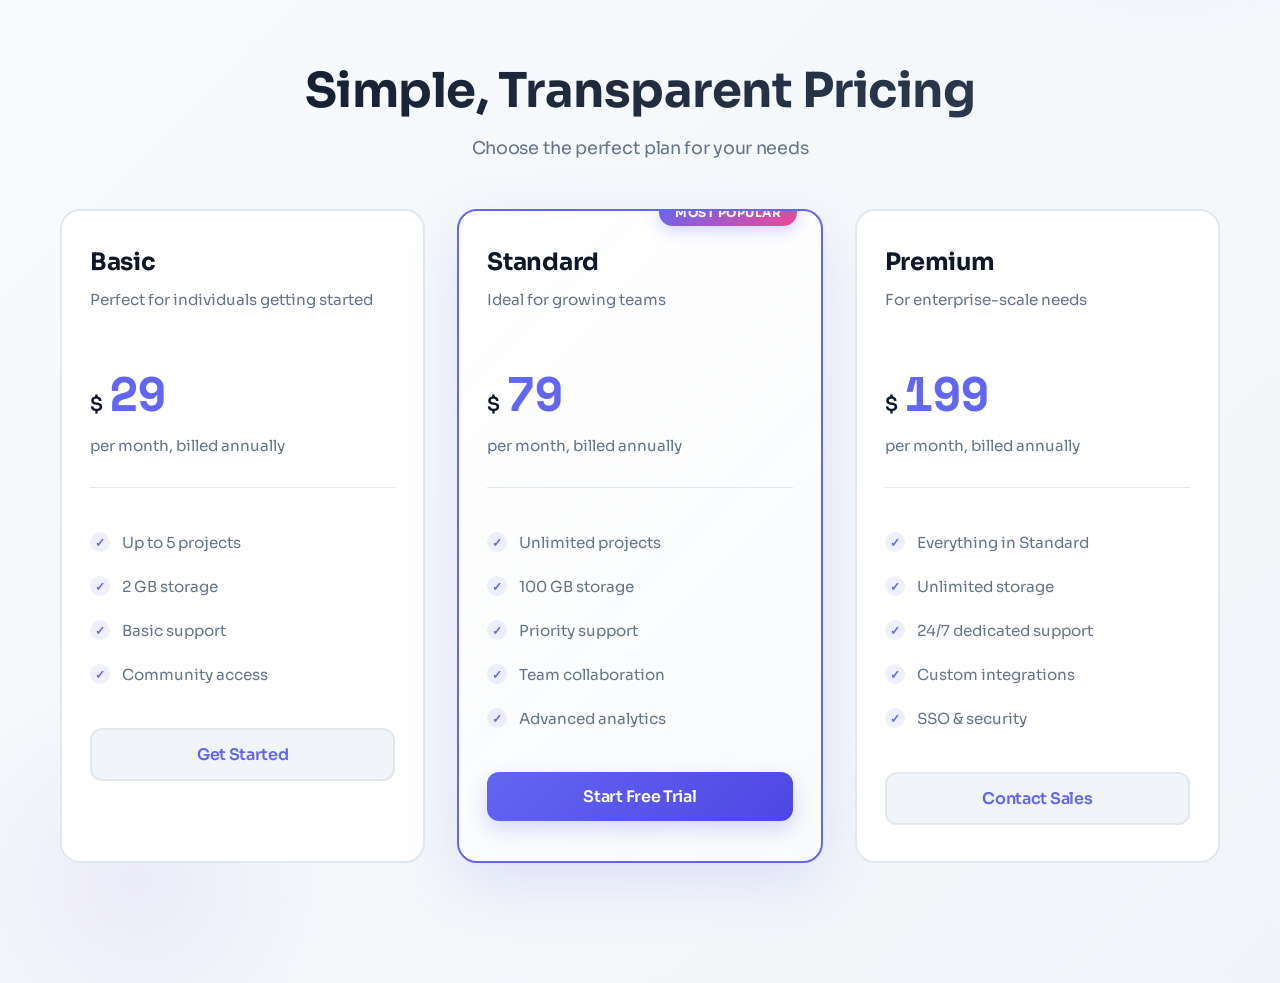
==== pricing.html @ 1cb2e9fd "Add files via upload" ====
<!DOCTYPE html>
<html lang="en">
<head>
    <meta charset="UTF-8">
    <meta name="viewport" content="width=device-width, initial-scale=1.0">
    <title>Pricing Plans</title>
    <link href="https://fonts.googleapis.com/css2?family=Sora:wght@400;500;600;700&family=Space+Mono:wght@400;700&display=swap" rel="stylesheet">
    <style>
        * {
            margin: 0;
            padding: 0;
            box-sizing: border-box;
        }

        :root {
            --primary: #6366f1;
            --primary-dark: #4f46e5;
            --secondary: #ec4899;
            --surface-light: #f8fafc;
            --surface: #ffffff;
            --surface-dark: #f1f5f9;
            --border: #e2e8f0;
            --text-primary: #0f172a;
            --text-secondary: #64748b;
            --accent-gradient: linear-gradient(135deg, #6366f1 0%, #8b5cf6 100%);
            --glow: rgba(99, 102, 241, 0.15);
        }

        body {
            font-family: 'Sora', -apple-system, BlinkMacSystemFont, 'Segoe UI', sans-serif;
            background: linear-gradient(135deg, #f8fafc 0%, #f1f5f9 100%);
            min-height: 100vh;
            display: flex;
            flex-direction: column;
            align-items: center;
            justify-content: flex-start;
            padding: 60px 20px 80px 20px;
            color: var(--text-primary);
            position: relative;
            overflow-x: hidden;
        }

        /* Animated background elements */
        body::before {
            content: '';
            position: fixed;
            top: -50%;
            right: -10%;
            width: 500px;
            height: 500px;
            background: radial-gradient(circle, rgba(99, 102, 241, 0.08) 0%, transparent 70%);
            border-radius: 50%;
            animation: float 20s ease-in-out infinite;
            z-index: 0;
        }

        body::after {
            content: '';
            position: fixed;
            bottom: -20%;
            left: -5%;
            width: 400px;
            height: 400px;
            background: radial-gradient(circle, rgba(139, 92, 246, 0.08) 0%, transparent 70%);
            border-radius: 50%;
            animation: float 25s ease-in-out infinite reverse;
            z-index: 0;
        }

        @keyframes float {
            0%, 100% { transform: translate(0, 0); }
            50% { transform: translate(30px, -30px); }
        }

        .container {
            position: relative;
            z-index: 1;
            max-width: 1200px;
            width: 100%;
            margin: 0 auto;
            padding: 0 20px;
        }

        .header {
            text-align: center;
            margin-bottom: 50px;
            animation: slideDown 0.6s ease-out;
            width: 100%;
        }

        @keyframes slideDown {
            from {
                opacity: 0;
                transform: translateY(-20px);
            }
            to {
                opacity: 1;
                transform: translateY(0);
            }
        }

        .header h1 {
            font-size: 3rem;
            font-weight: 700;
            margin-bottom: 16px;
            letter-spacing: -0.5px;
            background: linear-gradient(135deg, #0f172a 0%, #334155 100%);
            -webkit-background-clip: text;
            -webkit-text-fill-color: transparent;
            background-clip: text;
            transition: all 0.4s ease;
        }

        .header h1:hover {
            transform: scale(1.02);
            letter-spacing: 0px;
        }

        .header p {
            font-size: 1.1rem;
            color: var(--text-secondary);
            font-weight: 400;
            letter-spacing: -0.3px;
            transition: all 0.3s ease;
        }

        .header p:hover {
            color: var(--text-primary);
            letter-spacing: 0.2px;
        }

        .pricing-grid {
            display: grid;
            grid-template-columns: repeat(auto-fit, minmax(320px, 1fr));
            gap: 32px;
            perspective: 1000px;
            padding-bottom: 40px;
        }

        .pricing-card {
            background: var(--surface);
            border: 2px solid var(--border);
            border-radius: 20px;
            padding: 36px 28px;
            position: relative;
            transition: all 0.5s cubic-bezier(0.34, 1.56, 0.64, 1);
            overflow: hidden;
            animation: fadeInUp 0.6s ease-out;
            animation-fill-mode: both;
            backdrop-filter: blur(10px);
        }

        .pricing-card:nth-child(1) { animation-delay: 0.1s; }
        .pricing-card:nth-child(2) { animation-delay: 0.2s; }
        .pricing-card:nth-child(3) { animation-delay: 0.3s; }

        @keyframes fadeInUp {
            from {
                opacity: 0;
                transform: translateY(30px);
            }
            to {
                opacity: 1;
                transform: translateY(0);
            }
        }

        /* Background pattern for cards */
        .pricing-card::before {
            content: '';
            position: absolute;
            top: 0;
            right: 0;
            width: 200px;
            height: 200px;
            background: radial-gradient(circle at top right, var(--glow), transparent);
            opacity: 0;
            transition: opacity 0.5s ease, transform 0.5s ease;
            pointer-events: none;
            transform: scale(0.8);
        }

        .pricing-card::after {
            content: '';
            position: absolute;
            bottom: 0;
            left: 0;
            width: 150px;
            height: 150px;
            background: radial-gradient(circle at bottom left, rgba(139, 92, 246, 0.1), transparent);
            opacity: 0;
            transition: opacity 0.5s ease, transform 0.5s ease;
            pointer-events: none;
            transform: scale(0.8);
        }

        .pricing-card:hover::before {
            opacity: 1;
            transform: scale(1);
        }

        .pricing-card:hover::after {
            opacity: 1;
            transform: scale(1);
        }

        .pricing-card.featured {
            border: 2px solid var(--primary);
            background: linear-gradient(135deg, rgba(255, 255, 255, 0.98) 0%, rgba(248, 250, 252, 0.95) 100%);
            box-shadow: 0 20px 60px rgba(99, 102, 241, 0.15);
            transform: translateY(-12px) scale(1);
            grid-column: span 1;
            position: relative;
        }

        .pricing-card.featured:hover {
            transform: translateY(-20px) scale(1.02);
            box-shadow: 0 50px 100px rgba(99, 102, 241, 0.35);
            border-color: var(--secondary);
            background: linear-gradient(135deg, rgba(255, 255, 255, 1) 0%, rgba(248, 250, 252, 1) 100%);
        }

        /* Badge for featured card */
        .badge {
            position: absolute;
            top: -12px;
            right: 24px;
            background: linear-gradient(135deg, var(--primary), var(--secondary));
            color: white;
            padding: 6px 16px;
            border-radius: 50px;
            font-size: 0.75rem;
            font-weight: 700;
            text-transform: uppercase;
            letter-spacing: 0.5px;
            box-shadow: 0 4px 15px rgba(99, 102, 241, 0.3);
            animation: badgeBounce 0.6s ease-out 0.3s both;
        }

        @keyframes badgeBounce {
            from {
                opacity: 0;
                transform: scale(0.8) translateY(-10px);
            }
            to {
                opacity: 1;
                transform: scale(1) translateY(0);
            }
        }

        .pricing-card:hover {
            border-color: var(--primary);
            box-shadow: 0 25px 50px rgba(99, 102, 241, 0.2);
            transform: translateY(-10px) scale(1.01);
            background: linear-gradient(135deg, rgba(255, 255, 255, 1) 0%, rgba(248, 250, 252, 0.98) 100%);
        }

        .card-content {
            position: relative;
            z-index: 1;
        }

        .plan-name {
            font-size: 1.5rem;
            font-weight: 700;
            margin-bottom: 12px;
            color: var(--text-primary);
            letter-spacing: -0.3px;
            transition: all 0.3s ease;
        }

        .pricing-card:hover .plan-name {
            color: var(--primary);
            transform: translateX(4px);
        }

        .plan-description {
            font-size: 0.95rem;
            color: var(--text-secondary);
            margin-bottom: 28px;
            line-height: 1.5;
            min-height: 40px;
            transition: all 0.3s ease;
        }

        .pricing-card:hover .plan-description {
            color: var(--text-primary);
        }

        .price-section {
            margin-bottom: 32px;
            padding-bottom: 32px;
            border-bottom: 1px solid var(--border);
            transition: all 0.3s ease;
        }

        .pricing-card:hover .price-section {
            border-bottom-color: var(--primary);
            opacity: 1;
        }

        .price-value {
            display: flex;
            align-items: baseline;
            gap: 6px;
            margin-bottom: 8px;
            transition: all 0.3s ease;
        }

        .pricing-card:hover .price-value {
            transform: scale(1.05);
            transform-origin: left;
        }

        .price-currency {
            font-size: 1.25rem;
            font-weight: 600;
            color: var(--text-primary);
            transition: all 0.3s ease;
        }

        .pricing-card:hover .price-currency {
            color: var(--primary);
        }

        .price-amount {
            font-size: 3rem;
            font-weight: 700;
            color: var(--primary);
            font-family: 'Space Mono', monospace;
            letter-spacing: -1px;
            transition: all 0.3s ease;
        }

        .pricing-card:hover .price-amount {
            color: var(--secondary);
            text-shadow: 0 0 20px rgba(99, 102, 241, 0.3);
        }

        .price-period {
            font-size: 0.95rem;
            color: var(--text-secondary);
            font-weight: 400;
            transition: all 0.3s ease;
        }

        .pricing-card:hover .price-period {
            color: var(--text-primary);
        }

        .features-list {
            list-style: none;
            margin-bottom: 32px;
        }

        .feature-item {
            padding: 12px 0;
            font-size: 0.95rem;
            color: var(--text-secondary);
            display: flex;
            align-items: center;
            gap: 12px;
            transition: all 0.3s cubic-bezier(0.34, 1.56, 0.64, 1);
            position: relative;
        }

        .pricing-card:hover .feature-item {
            color: var(--text-primary);
            transform: translateX(8px);
            padding-left: 8px;
        }

        .feature-item:nth-child(1) { transition-delay: 0.05s; }
        .feature-item:nth-child(2) { transition-delay: 0.1s; }
        .feature-item:nth-child(3) { transition-delay: 0.15s; }
        .feature-item:nth-child(4) { transition-delay: 0.2s; }
        .feature-item:nth-child(5) { transition-delay: 0.25s; }

        .feature-item::before {
            content: '✓';
            width: 20px;
            height: 20px;
            display: flex;
            align-items: center;
            justify-content: center;
            background: rgba(99, 102, 241, 0.1);
            color: var(--primary);
            border-radius: 50%;
            font-size: 0.75rem;
            font-weight: 700;
            flex-shrink: 0;
            transition: all 0.4s cubic-bezier(0.34, 1.56, 0.64, 1);
        }

        .pricing-card:hover .feature-item::before {
            background: linear-gradient(135deg, var(--primary), var(--secondary));
            color: white;
            transform: scale(1.2) rotate(360deg);
            box-shadow: 0 4px 12px rgba(99, 102, 241, 0.4);
        }

        .feature-item::after {
            content: '';
            position: absolute;
            left: 0;
            bottom: 0;
            width: 0;
            height: 2px;
            background: linear-gradient(90deg, var(--primary), var(--secondary));
            transition: width 0.4s ease;
        }

        .pricing-card:hover .feature-item::after {
            width: 100%;
        }

        .cta-button {
            width: 100%;
            padding: 14px 20px;
            border: none;
            border-radius: 12px;
            font-size: 1rem;
            font-weight: 600;
            cursor: pointer;
            transition: all 0.4s cubic-bezier(0.34, 1.56, 0.64, 1);
            letter-spacing: -0.3px;
            position: relative;
            overflow: hidden;
            font-family: 'Sora', sans-serif;
        }

        .cta-button::before {
            content: '';
            position: absolute;
            top: 50%;
            left: 50%;
            width: 0;
            height: 0;
            background: rgba(255, 255, 255, 0.3);
            border-radius: 50%;
            transform: translate(-50%, -50%);
            transition: width 0.6s ease, height 0.6s ease;
            z-index: 0;
        }

        .cta-button:hover::before {
            width: 300px;
            height: 300px;
        }

        .cta-button > span {
            position: relative;
            z-index: 1;
            display: flex;
            align-items: center;
            justify-content: center;
            gap: 8px;
            transition: all 0.3s ease;
        }

        .cta-button:hover > span {
            letter-spacing: 0.5px;
        }

        .cta-button.primary {
            background: linear-gradient(135deg, var(--primary), var(--primary-dark));
            color: white;
            box-shadow: 0 8px 20px rgba(99, 102, 241, 0.25);
        }

        .cta-button.primary:hover {
            box-shadow: 0 15px 40px rgba(99, 102, 241, 0.5);
            transform: translateY(-3px);
            background: linear-gradient(135deg, var(--secondary), var(--primary));
        }

        .cta-button.primary:active {
            transform: translateY(-1px);
        }

        .cta-button.secondary {
            background: var(--surface-dark);
            color: var(--primary);
            border: 2px solid var(--border);
            transition: all 0.4s cubic-bezier(0.34, 1.56, 0.64, 1);
        }

        .cta-button.secondary:hover {
            border-color: var(--primary);
            background: var(--surface);
            transform: translateY(-3px);
            box-shadow: 0 12px 30px rgba(99, 102, 241, 0.2);
            color: var(--secondary);
        }

        .cta-button.secondary:active {
            transform: translateY(-1px);
        }

        .featured .cta-button.primary {
            animation: buttonGlow 2s ease-in-out infinite;
        }

        @keyframes buttonGlow {
            0%, 100% { 
                box-shadow: 0 8px 20px rgba(99, 102, 241, 0.25);
            }
            50% { 
                box-shadow: 0 12px 35px rgba(99, 102, 241, 0.45);
            }
        }

        /* Desktop grid layout adjustment */
        @media (min-width: 1024px) {
            .pricing-grid {
                grid-template-columns: repeat(3, 1fr);
            }

            .pricing-card.featured {
                grid-row: 1;
                grid-column: 2;
            }
        }

        /* Mobile responsive */
        @media (max-width: 768px) {
            body {
                padding: 40px 20px 60px 20px;
            }

            .header h1 {
                font-size: 2rem;
            }

            .header {
                margin-bottom: 40px;
            }

            .pricing-card {
                padding: 28px 20px;
            }

            .pricing-card.featured {
                transform: translateY(-6px);
            }

            .pricing-card.featured:hover {
                transform: translateY(-10px);
            }

            .pricing-grid {
                gap: 24px;
            }
        }

        /* Tablet responsive */
        @media (min-width: 769px) and (max-width: 1023px) {
            .pricing-grid {
                grid-template-columns: repeat(2, 1fr);
                gap: 28px;
            }

            .pricing-card.featured {
                grid-column: 1 / -1;
            }
        }
    </style>
</head>
<body>
    <div class="container">
        <div class="header">
            <h1>Simple, Transparent Pricing</h1>
            <p>Choose the perfect plan for your needs</p>
        </div>

        <div class="pricing-grid">
            <!-- Basic Plan -->
            <div class="pricing-card">
                <div class="card-content">
                    <h3 class="plan-name">Basic</h3>
                    <p class="plan-description">Perfect for individuals getting started</p>
                    
                    <div class="price-section">
                        <div class="price-value">
                            <span class="price-currency">$</span>
                            <span class="price-amount">29</span>
                        </div>
                        <p class="price-period">per month, billed annually</p>
                    </div>

                    <ul class="features-list">
                        <li class="feature-item">Up to 5 projects</li>
                        <li class="feature-item">2 GB storage</li>
                        <li class="feature-item">Basic support</li>
                        <li class="feature-item">Community access</li>
                    </ul>

                    <button class="cta-button secondary">
                        <span>Get Started</span>
                    </button>
                </div>
            </div>

            <!-- Premium Plan (Featured) -->
            <div class="pricing-card featured">
                <div class="badge">Most Popular</div>
                <div class="card-content">
                    <h3 class="plan-name">Standard</h3>
                    <p class="plan-description">Ideal for growing teams</p>
                    
                    <div class="price-section">
                        <div class="price-value">
                            <span class="price-currency">$</span>
                            <span class="price-amount">79</span>
                        </div>
                        <p class="price-period">per month, billed annually</p>
                    </div>

                    <ul class="features-list">
                        <li class="feature-item">Unlimited projects</li>
                        <li class="feature-item">100 GB storage</li>
                        <li class="feature-item">Priority support</li>
                        <li class="feature-item">Team collaboration</li>
                        <li class="feature-item">Advanced analytics</li>
                    </ul>

                    <button class="cta-button primary">
                        <span>Start Free Trial</span>
                    </button>
                </div>
            </div>

            <!-- Premium Plan -->
            <div class="pricing-card">
                <div class="card-content">
                    <h3 class="plan-name">Premium</h3>
                    <p class="plan-description">For enterprise-scale needs</p>
                    
                    <div class="price-section">
                        <div class="price-value">
                            <span class="price-currency">$</span>
                            <span class="price-amount">199</span>
                        </div>
                        <p class="price-period">per month, billed annually</p>
                    </div>

                    <ul class="features-list">
                        <li class="feature-item">Everything in Standard</li>
                        <li class="feature-item">Unlimited storage</li>
                        <li class="feature-item">24/7 dedicated support</li>
                        <li class="feature-item">Custom integrations</li>
                        <li class="feature-item">SSO & security</li>
                    </ul>

                    <button class="cta-button secondary">
                        <span>Contact Sales</span>
                    </button>
                </div>
            </div>
        </div>
    </div>
</body>
</html>
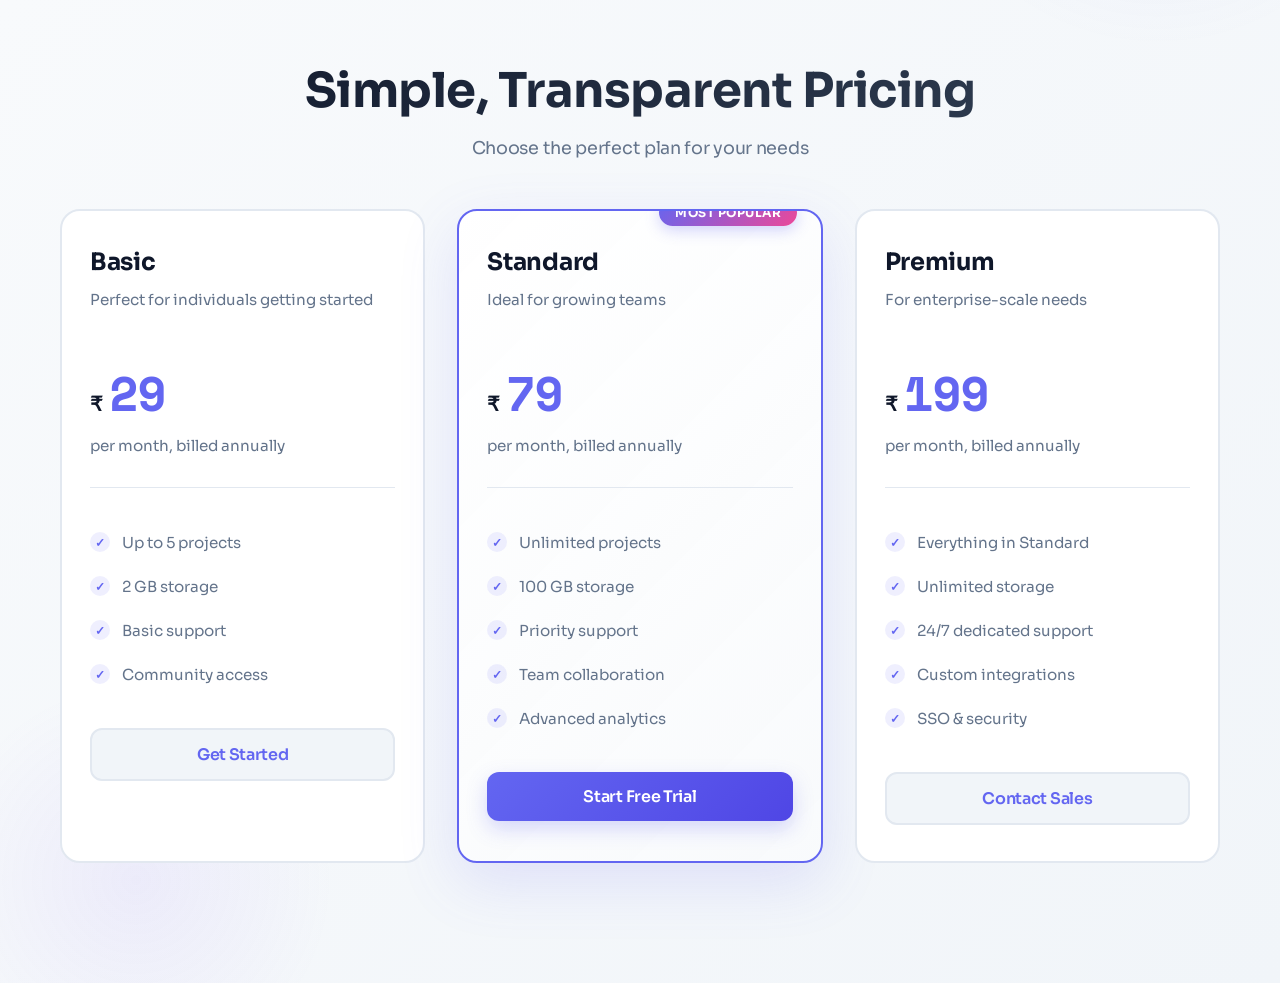
==== commit d26698d5: "Update pricing.html" ====
--- a/pricing.html
+++ b/pricing.html
@@ -582,7 +582,7 @@
                     
                     <div class="price-section">
                         <div class="price-value">
-                            <span class="price-currency">$</span>
+                            <span class="price-currency">₹</span>
                             <span class="price-amount">29</span>
                         </div>
                         <p class="price-period">per month, billed annually</p>
@@ -610,7 +610,7 @@
                     
                     <div class="price-section">
                         <div class="price-value">
-                            <span class="price-currency">$</span>
+                            <span class="price-currency">₹</span>
                             <span class="price-amount">79</span>
                         </div>
                         <p class="price-period">per month, billed annually</p>
@@ -638,7 +638,7 @@
                     
                     <div class="price-section">
                         <div class="price-value">
-                            <span class="price-currency">$</span>
+                            <span class="price-currency">₹</span>
                             <span class="price-amount">199</span>
                         </div>
                         <p class="price-period">per month, billed annually</p>
@@ -660,4 +660,4 @@
         </div>
     </div>
 </body>
-</html>+</html>
